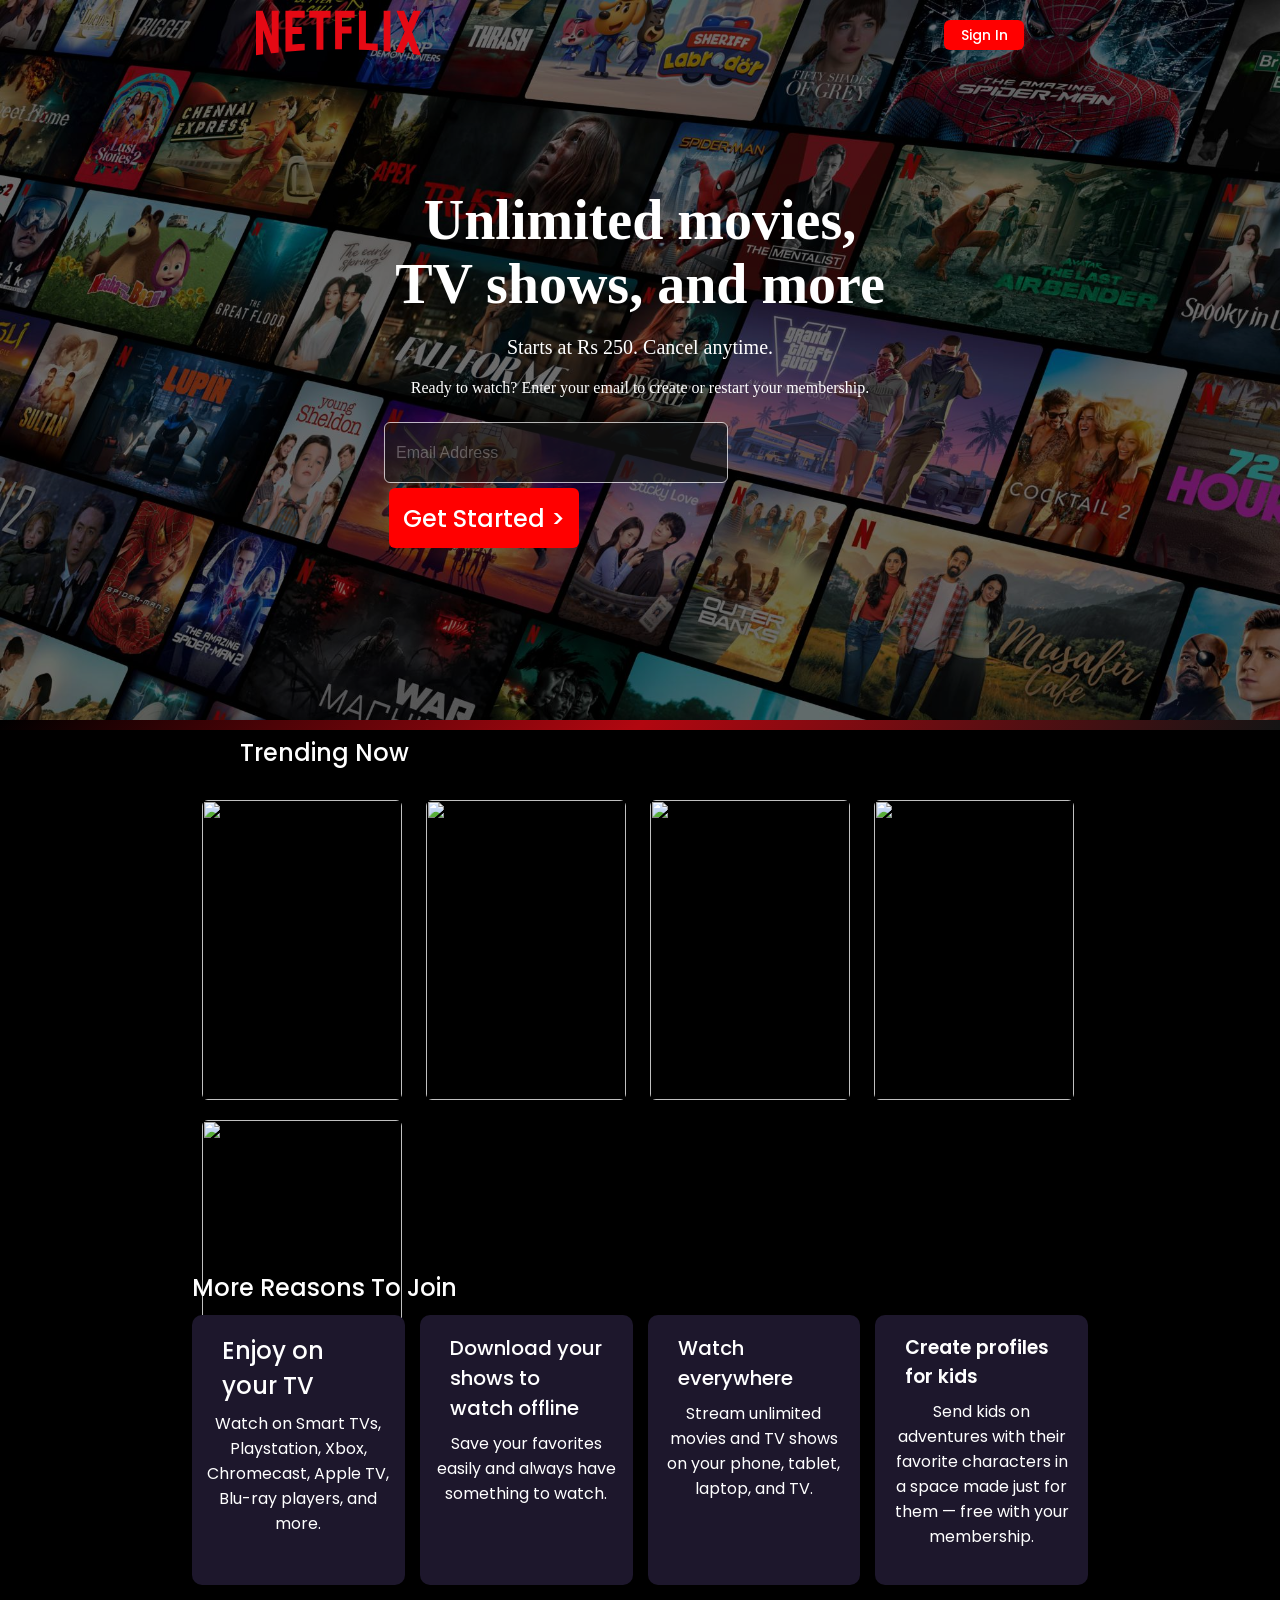
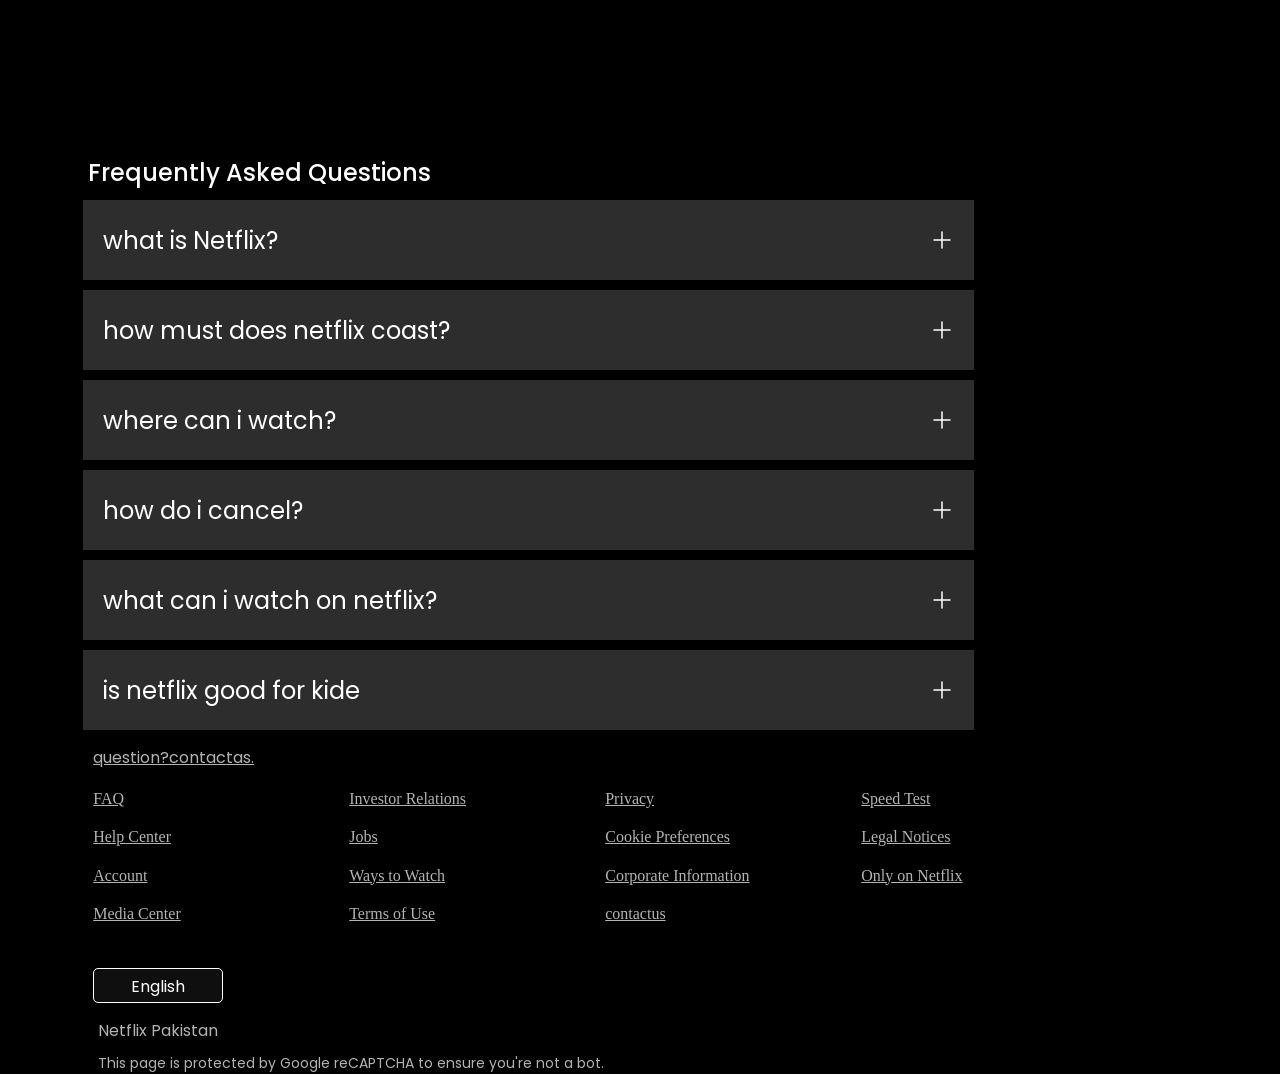
==== project-netflex/inde.html @ 5d565805 "project" ====
<!DOCTYPE html>
<html lang="en">
<head>
    <meta charset="UTF-8">
    <meta name="viewport" content="width=device-width, initial-scale=1.0">
    <title>Document</title>
    <link rel="stylesheet" href="style.css">
</head>
<body>
    <div class="main">
        <nav>
            <span><svg xmlns="http://www.w3.org/2000/svg" width="370" height="100" fill="none" viewBox="0 0 370 100"><path fill="#e50914" d="M50.83 93.54V0H35.21v56.77L14.9 0H0v100c5.31-.83 10.31-1.56 15.94-2.19V43.23l17.81 52.4c5.94-.84 11.56-1.15 17.08-2.09m30.84-56.87V15.63h27.6V0H66.04v92.3l43.23-3.45v-15c-9.27.32-18.44 1.05-27.6 1.67V52.3c5.83-.31 13.95-.31 20.83-.31V36.35c-5.52 0-14.8.32-20.83.32m85.73-21.04V0h-48.03v15.63h16.15V87.7c5.1-.21 10.42-.21 15.63-.21V15.63zm25.41 19.9v-19.9h28.34V0H177.4v86.67h15.41V51.15h21.36V35.52zm53.65 37.39V0h-15.63v87.7a930 930 0 0 1 42.2 2.1V74.26c-8.65-.42-17.61-1.14-26.57-1.35m39.79 17.91c5 .32 10.2.52 15.31 1.15V0h-15.31zM370 0h-17.08l-10.94 26.25L331.78 0H314.9l18.23 46.98-20.1 45.83c5.62.73 11.14 1.04 16.76 1.98l11.46-26.56 11.15 28.96c5.93.94 11.77 1.98 17.6 2.81l-19.8-52.4z"/></svg></span>
            <button>sign in</button>
        </nav>
        <div class="box">
        </div>
            <div class="hero">
                <span>Unlimited movies, TV shows, and more</span>
                <span>Starts at Rs 250. Cancel anytime.</span>
                <span>Ready to watch? Enter your email to create or restart your membership.
                </span>
                <div class="input">
                    <input type="text" placeholder="email address">
                    <span><button>get Started &gt; </button> </span>
                </div>
                </div>
        .
    </div>
    <div class="curve">
        <div class="separation"></div>
    </div>
    <h1>trending now</h1>
    <section class="img-box">
        <img src="/assiets/images/AAAABdASUN6RmS_9Cz6RcM4PKxYy7dodzanPKLVynf3XovDr3AcakvtDLt5PVphbOEWfopc547BO194AXv3WsY4MT8efTOi8sjiEvY8.webp" alt="">
        <img src="/assiets/images/AAAABeMf38J8BfSwaPGwqyyH1bh9xRy5TTduGHkgRHOrPAWSQV2qLqJOyOPgTWpQS_X8sm08WbnzcHtnEWSF0lym_O6wWU6FSapo7A3VQelXKzOKywdsjcpFeuDxpeCvkZo95tyG.webp" alt="">
        <img src="/assiets/images/AAAABevqnI_ZIxXIbPg7e804EBWlJDu2WE9sPDLN-2r0maVzKVKijib7GQViWgcGDs4g2s1Nb-FHECqdukyTdxe_sBJ4IFjxVwdjopI.webp" alt="">
        <img src="/assiets/images/AAAABSwMP_RP4yykJh43expsqt9f9o1tQuoaPVgB_6t5wLQmTIFH0C7ou759TjdtLFRaD8a7ugZ-YjogjGN6baRmKUGfKSySB8Akfs8.webp" alt="">
        <img src="/assiets/images/AAAABV634RJ705XipxQXbUOmWTlPM6NMLGOMgv8O6-1mpxjUiHuGTO8aU_smM_58vn7E3eNAHVvWJq0PdI-Nfb186hH-lCfPKhOAdpg.webp" alt="">
       
    </section>
    <section class="text">
        <h2>More Reasons to Join
        </h2>
        <div class="boxes">

            <div class="box box1 ">

                <span>Enjoy on your TV</span>
                <p>Watch on Smart TVs, Playstation, Xbox, Chromecast, Apple TV, Blu-ray players, and more.</p>
            </div>
            <div class="box box2">

                <span>Download your shows to watch offline
                </span>
                <p>Save your favorites easily and always have something to watch.
                    
                </p>
            </div>
            <div class="box box3">

                <span>Watch everywhere
                </span>
                <p>Stream unlimited movies and TV shows on your phone, tablet, laptop, and TV.
                    
                </p>
            </div>
            <div class="box box4">

                <span>Create profiles for kids
                </span>
                <p>Send kids on adventures with their favorite characters in a space made just for them — free with your membership.
                    
                </p>
            </div>
        </div>
    </section>
        <section class="freq">
            <h2>Frequently Asked Questions
            </h2>
            <div class="cost">
                <p>what is Netflix?</p>
                <svg xmlns="http://www.w3.org/2000/svg" viewBox="0 0 24 24" width="24" height="24" color="currentColor" fill="none" stroke="currentColor" stroke-width="1.5" stroke-linecap="round" stroke-linejoin="round">
                    <path d="M12 4V20M20 12H4"></path>
                </svg>
            </div>
            <div class="cost">
                <p>how must does netflix coast?</p>
                <svg xmlns="http://www.w3.org/2000/svg" viewBox="0 0 24 24" width="24" height="24" color="currentColor" fill="none" stroke="currentColor" stroke-width="1.5" stroke-linecap="round" stroke-linejoin="round">
                    <path d="M12 4V20M20 12H4"></path>
                </svg>
            </div>
            <div class="cost">
                <p>where can i watch?</p>
                <svg xmlns="http://www.w3.org/2000/svg" viewBox="0 0 24 24" width="24" height="24" color="currentColor" fill="none" stroke="currentColor" stroke-width="1.5" stroke-linecap="round" stroke-linejoin="round">
                    <path d="M12 4V20M20 12H4"></path>
                </svg>
            </div>
            <div class="cost">
                <p>how do i cancel?</p>
                <svg xmlns="http://www.w3.org/2000/svg" viewBox="0 0 24 24" width="24" height="24" color="currentColor" fill="none" stroke="currentColor" stroke-width="1.5" stroke-linecap="round" stroke-linejoin="round">
                    <path d="M12 4V20M20 12H4"></path>
                </svg>
            </div>
            <div class="cost">
                <p>what can i watch on netflix?</p>
                <svg xmlns="http://www.w3.org/2000/svg" viewBox="0 0 24 24" width="24" height="24" color="currentColor" fill="none" stroke="currentColor" stroke-width="1.5" stroke-linecap="round" stroke-linejoin="round">
                    <path d="M12 4V20M20 12H4"></path>
                </svg>
            </div>
            <div class="cost">
                <p>is netflix good for kide</p>
                <svg xmlns="http://www.w3.org/2000/svg" viewBox="0 0 24 24" width="24" height="24" color="currentColor" fill="none" stroke="currentColor" stroke-width="1.5" stroke-linecap="round" stroke-linejoin="round">
                    <path d="M12 4V20M20 12H4"></path>
                </svg>
            </div>
            <footer>
                <h2>question?contactas.</h2>
                <div class="question">
                    <a href="#">FAQ</a>
                    <a href="#">Investor Relations</a>
                    <a href="#">Privacy</a>
                    <a href="#">Speed Test</a>
                    <a href="#">Help Center</a>
                    <a href="#">Jobs</a>
                    <a href="#">Cookie Preferences</a>
                    <a href="#">Legal Notices</a>
                    <a href="#">Account</a>
                    <a href="#">Ways to Watch</a>
                    <a href="#">Corporate Information</a>
                    <a href="#">Only on Netflix</a>
                    <a href="#">Media Center</a>
                    <a href="#">Terms of Use</a>
                    <a href="#">contactus</a>
                </div>
            </footer>
            <div class="foot">
                <button>English</button>
                <p>Netflix Pakistan</p>
                <p>This page is protected by Google reCAPTCHA to ensure you're not a bot.</p>
            </div>
        </section>
            
            
        
</body>
</html>
---- project-netflex/style.css ----
@import url('https://fonts.googleapis.com/css2?family=Basic&family=Poppins:ital,wght@0,100;0,200;0,300;0,400;0,500;0,600;0,700;0,800;0,900;1,100;1,200;1,300;1,400;1,500;1,600;1,700;1,800;1,900&display=swap');

* {
    margin: 0;
    padding: 0;
}

body {
    background-color: black;
    box-sizing: border-box;
    overflow-x: hidden;
}

.main {
    background-image: url(assiets/images/PK-en-20260831-TRIFECTA-perspective_bc9a7950-8249-46a3-98ef-0d84d7eb0abf_large.jpg);
    min-width: (1200px, 100vw);
    height: 80vh;
    /* background-position: center center; */
    background-size: cover;
    position: relative;
}

.main .box {
    background-color: black;
    opacity: 0.44;
    width: 100%;
    height: 80vh;
    position: absolute;
    top: 0;
}

nav {
    display: flex;
    justify-content: space-between;
    align-items: center;
    width: 60vw;
    height: 70px;
    margin: 0px auto;

}

nav svg {
    width: 165px;
    position: relative;
    z-index: 10;
}

nav button {
    width: 80px;
    height: 30px;
    font-size: 14px;
    font-weight: 500;
    /* font-family:  "Netflix Sans", "Helvetica Neue", "Segoe UI", Roboto, Ubuntu, sans-serif; */
    font-family: "Poppins", sans-serif;
    position: relative;
    z-index: 10;
    border: none;
    background-color: red;
    border-radius: 6px;
    text-transform: capitalize;
    padding: 5px;
    color: rgb(255, 255, 255);
}

.hero {

    color: white;
    height: 80%;
    width: 40%;
    display: flex;
    justify-content: center;
    align-items: center;
    margin: 10px auto 0px;
    flex-direction: column;
    position: relative;
    gap: 10px;


}

.hero> :nth-child(1) {
    text-align: center;
    align-items: center;
    font-weight: 700;
    font-size: 56px;
    margin-bottom: 10px;
}

.hero> :nth-child(2) {
    text-align: center;
    align-items: center;
    font-weight: 500;
    font-size: 20px;
    margin-bottom: 10px;
}

.hero> :nth-child(3) {
    text-align: center;
    align-items: center;
    font-weight: 400;
    font-size: 16px;
    margin-bottom: 10px;
}

.input input {
    font-weight: 400;
    font-size: 16px;
    color: rgb(255, 255, 255);
    text-transform: capitalize;

    /* min-width: 1.5rem;
    min-height: 1.5rem; */
    width: 320px;
    height: 37px;
    padding: 11px;
    margin: 5px auto 0px;
    background-color: rgba(23, 23, 23, 0.9);
    opacity: 0.70;
    border: 1px solid white;
    border-radius: 6px;

}

.input button {
    background-color: red;
    color: white;
    font-weight: 500;
    font-size: 24px;
    width: 190px;
    height: 60px;
    padding: 5px;
    font-family: "Poppins", sans-serif;
    border: none;
    border-radius: 6px;
    text-transform: capitalize;
    margin: 5px 0px 0px 5px;

}

.curve {
    position: relative;
    z-index: 1;
    overflow-x: hidden;
    height: 10px;
    background: linear-gradient(135deg, #000000, #B20710, #141414);

}

.separation {
    height: 10%;
    width: 100%;
    border-top-left-radius: 50% 100%;
    border-top-right-radius: 50% 100%;
    border-bottom: none;

    /* background-color: #BA90D6; */
    background: linear-gradient(135deg, #000000, #B20710, #141414);
    position: absolute;
    top: 0;



}

.img-box {
    width: 70vw;
    height: 50vh;
    margin: 10px auto;
    background-color: black;
    border: none;
    border-radius: 6px;
    padding: 10px;

}

h1 {
    display: flex;
    
    color: white;
    margin: 5px 0px 5px 240px;
    text-transform: capitalize;
    font-family: "Poppins", sans-serif;
    font-weight: 500;
    font-size: 24px;
}

.img-box img {
    margin: 10px;
    border-radius: 6px;
    width: 200px;
    height: 300px;
    gap: 30px;
}

.text {
    width: 70vw;
    height: 45vh;
    /* background-color: red; */
    margin: 10px auto;
    padding: 10px;


}

.text>h2 {
    display: flex;
    justify-content: flex-start;

    text-transform: capitalize;
    font-weight: 500;
    font-size: 24px;
    margin-bottom: 5px;
    font-family: "Poppins", sans-serif;
    color: white;

}

.boxes {
    display: flex;
    justify-content: center;
    align-items: center;
    gap: 15px;
}

.text .box {
    width: 280px;
    height: 250px;
    border: none;
    border-radius: 10px;
    padding: 10px;
    color: white;
    margin: 5px auto;
    /* background: linear-gradient(135deg, #050B2E, #1B0B3A, #5B21B6); */
    background-color: #1d172c;
}







.box1 :nth-child(1) {
    display: inline-block;
    margin: 8px 20px;
    /* text-align: center; */
    font-size: 24px;
    font-weight: 500;
    font-family: "Poppins", sans-serif;
}

.box1 :nth-child(2) {
    text-align: center;
    font-size: 16px;
    font-weight: 400;
    font-family: "Poppins", sans-serif;
    margin: 0px 5px;
}

.box2 :nth-child(1) {
    display: inline-block;
    margin: 8px 20px;
    /* text-align: center; */
    font-size: 20px;
    font-weight: 500;
    font-family: "Poppins", sans-serif;
}

.box2 :nth-child(2) {
    text-align: center;
    font-size: 16px;
    font-weight: 400;
    font-family: "Poppins", sans-serif;
    margin: 0px 5px;
}

.box3 :nth-child(1) {
    display: inline-block;
    margin: 8px 20px;
    /* text-align: center; */
    font-size: 20px;
    font-weight: 500;
    font-family: "Poppins", sans-serif;
}

.box3 :nth-child(2) {
    text-align: center;
    font-size: 16px;
    font-weight: 400;
    font-family: "Poppins", sans-serif;
    margin: 0px 5px;
}

.box4 :nth-child(1) {
    display: inline-block;
    margin: 8px 20px;
    /* text-align: center; */
    font-size: 19px;
    font-weight: 600;
    font-family: "Poppins", sans-serif;
}

.box4 :nth-child(2) {
    text-align: center;
    font-size: 16px;
    font-weight: 400;
    font-family: "Poppins", sans-serif;
    margin: 0px 5px;
}

.freq {
    width: 87vw;
    height: 50vh;
    display: grid;
    grid-template-columns: 1;

    padding: 15px;
    margin: 50px auto 0px;
}

.freq>h2 {
    font-weight: 500;
    font-size: 24px;
    color: white;
    font-family: "Poppins", sans-serif;
    margin: 5px;
}

.freq .cost {
    width: 80%;
    height: 80px;
    border: none;
    color: white;
    background-color: #2d2d2d;
    font-family: "Poppins", sans-serif;

    display: flex;
    justify-content: space-between;
    padding: 20px;
    align-items: center;
    box-sizing: border-box;
    font-size: 24px;
    font-weight: 400;
    margin: 5px 0px;

}

.freq .cost:hover {
    cursor: pointer;
    background-color: #414141;
}

.question {
    width: 80vw;
    margin: 5px 0px;
    height: 17vh;
    grid-template-columns: 1fr 1fr 1fr 1fr;
    display: grid;
    padding: 10px;
}



.question a {
    color: #b3b3b3;

}

footer>h2 {
    display: flex;
    justify-content: flex-start;
    color: #b3b3b3;
    font-size: 16px;
    font-weight: 400;
    font-family: "Poppins", sans-serif;
    text-decoration: underline;
    margin: 10px;

}

.foot {
    width: 80%;
    height: 10vh;
    
    color: #b3b3b3;
    font-family: "Poppins", sans-serif;
    padding: 5px;
}

.foot>button {
    font-family: "Poppins", sans-serif;
    padding: 5px;
    font-size: 16px;
    font-weight: 400;
    width: 130px;
    height: 35px;
    text-align: center;
    margin: 5px;
    background-color: #0f0f0f;
    color: white;
    border: 1px solid white;
    border-radius: 5px;
}

.foot :nth-child(2){
    font-size: 16px;
    font-weight: 400;
    margin: 10px;
}
.foot :nth-child(3){
    font-size: 14px;
    font-weight: 400;
    margin: 10px;
}
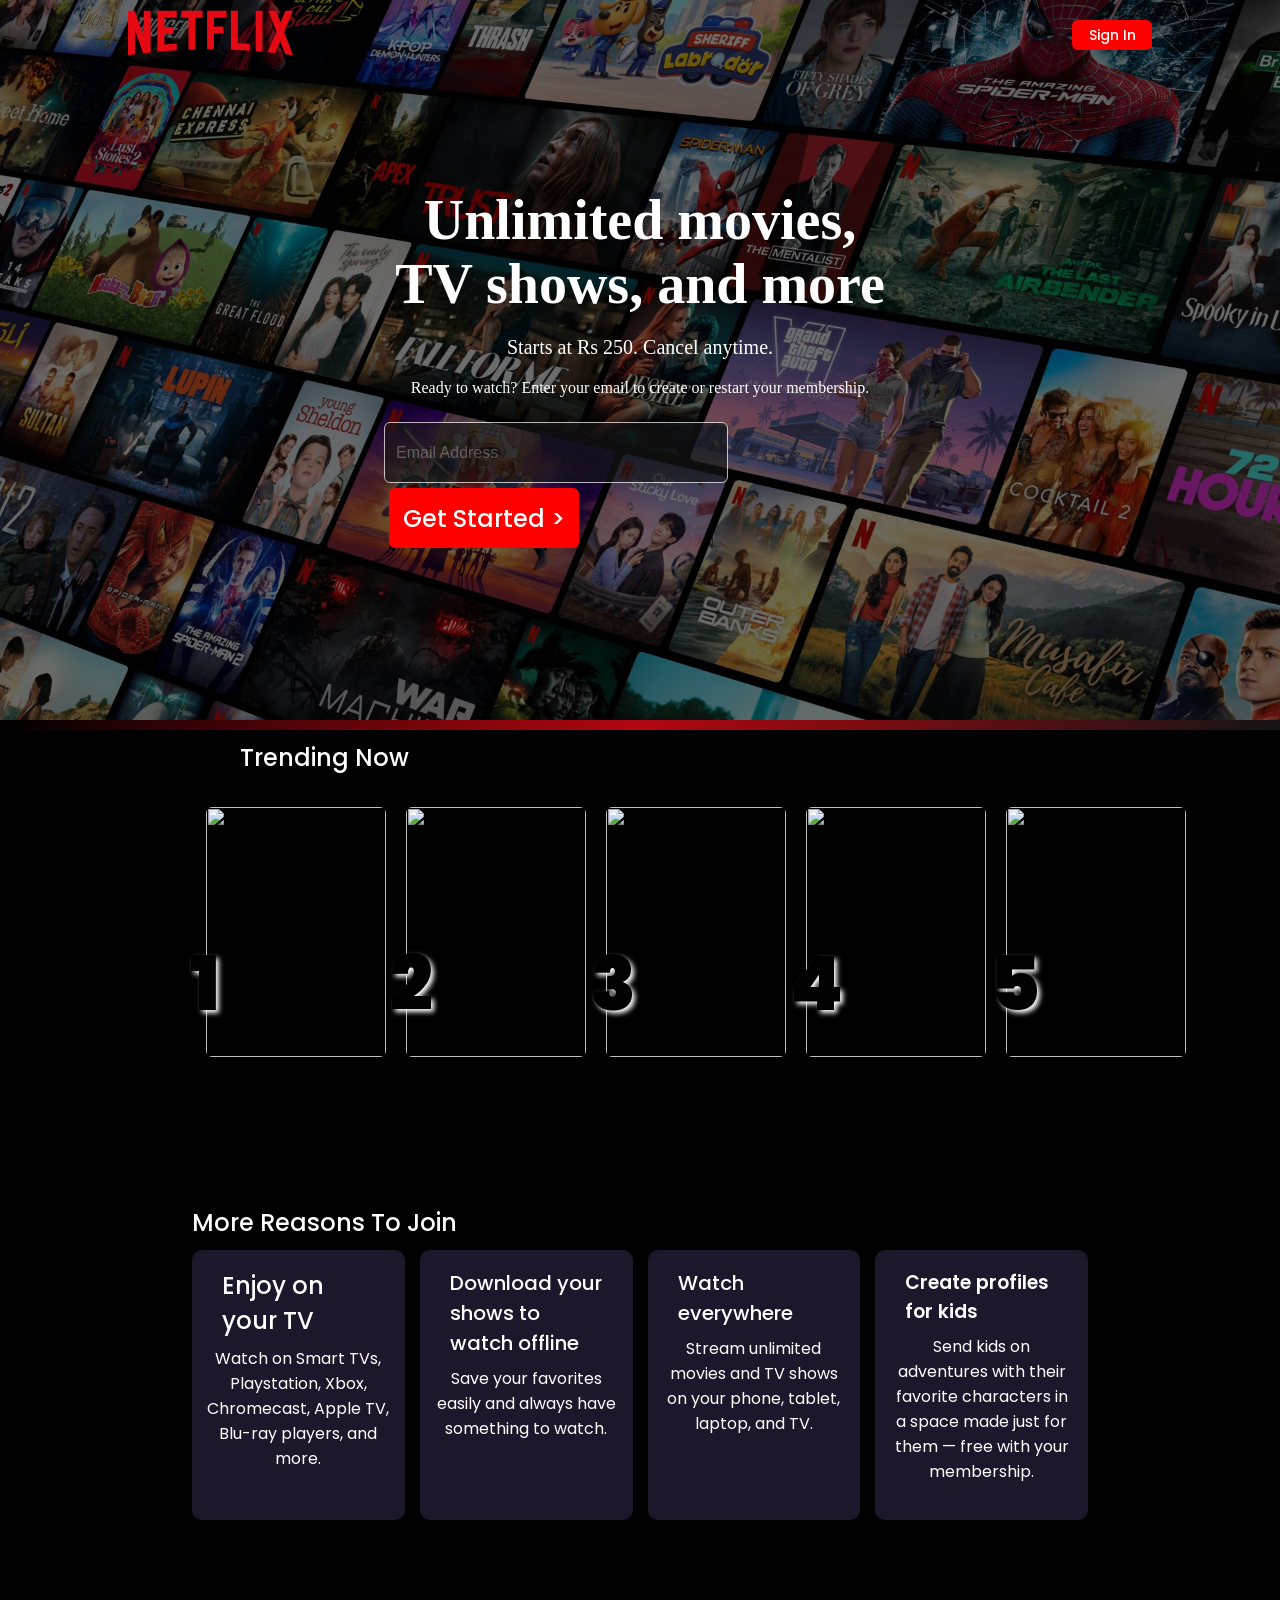
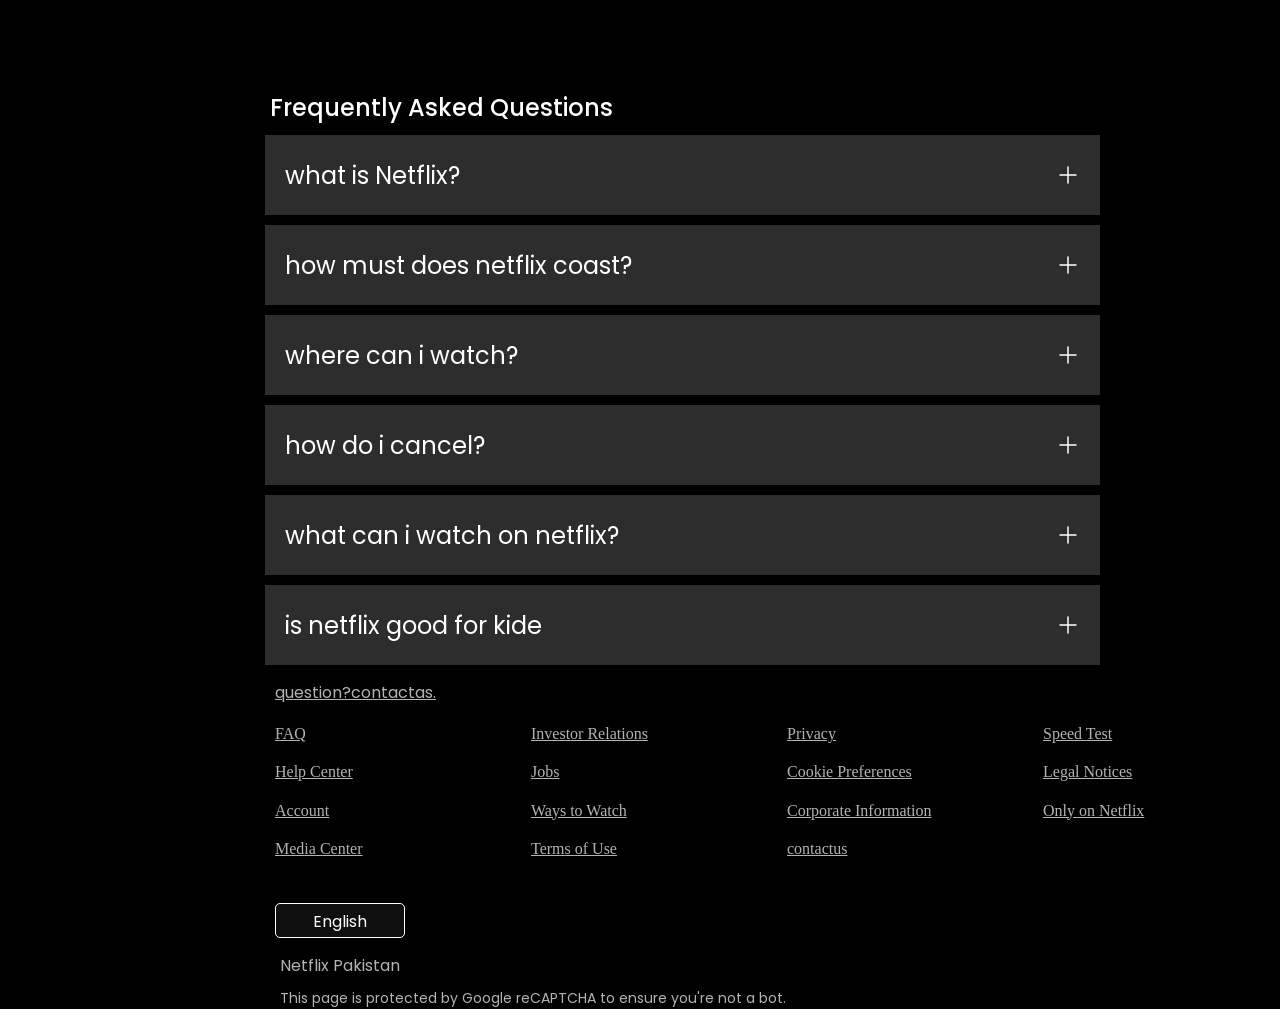
==== commit d0da0f99: "add change" ====
--- a/project-netflex/inde.html
+++ b/project-netflex/inde.html
@@ -1,42 +1,74 @@
 <!DOCTYPE html>
 <html lang="en">
+
 <head>
     <meta charset="UTF-8">
     <meta name="viewport" content="width=device-width, initial-scale=1.0">
-    <title>Document</title>
+    <title>Netflix Pakistan - Watch TV Shows Online, Watch Movies Online</title>
     <link rel="stylesheet" href="style.css">
 </head>
+
 <body>
     <div class="main">
         <nav>
-            <span><svg xmlns="http://www.w3.org/2000/svg" width="370" height="100" fill="none" viewBox="0 0 370 100"><path fill="#e50914" d="M50.83 93.54V0H35.21v56.77L14.9 0H0v100c5.31-.83 10.31-1.56 15.94-2.19V43.23l17.81 52.4c5.94-.84 11.56-1.15 17.08-2.09m30.84-56.87V15.63h27.6V0H66.04v92.3l43.23-3.45v-15c-9.27.32-18.44 1.05-27.6 1.67V52.3c5.83-.31 13.95-.31 20.83-.31V36.35c-5.52 0-14.8.32-20.83.32m85.73-21.04V0h-48.03v15.63h16.15V87.7c5.1-.21 10.42-.21 15.63-.21V15.63zm25.41 19.9v-19.9h28.34V0H177.4v86.67h15.41V51.15h21.36V35.52zm53.65 37.39V0h-15.63v87.7a930 930 0 0 1 42.2 2.1V74.26c-8.65-.42-17.61-1.14-26.57-1.35m39.79 17.91c5 .32 10.2.52 15.31 1.15V0h-15.31zM370 0h-17.08l-10.94 26.25L331.78 0H314.9l18.23 46.98-20.1 45.83c5.62.73 11.14 1.04 16.76 1.98l11.46-26.56 11.15 28.96c5.93.94 11.77 1.98 17.6 2.81l-19.8-52.4z"/></svg></span>
+            <span><svg xmlns="http://www.w3.org/2000/svg" width="370" height="100" fill="none" viewBox="0 0 370 100">
+                    <path fill="#e50914"
+                        d="M50.83 93.54V0H35.21v56.77L14.9 0H0v100c5.31-.83 10.31-1.56 15.94-2.19V43.23l17.81 52.4c5.94-.84 11.56-1.15 17.08-2.09m30.84-56.87V15.63h27.6V0H66.04v92.3l43.23-3.45v-15c-9.27.32-18.44 1.05-27.6 1.67V52.3c5.83-.31 13.95-.31 20.83-.31V36.35c-5.52 0-14.8.32-20.83.32m85.73-21.04V0h-48.03v15.63h16.15V87.7c5.1-.21 10.42-.21 15.63-.21V15.63zm25.41 19.9v-19.9h28.34V0H177.4v86.67h15.41V51.15h21.36V35.52zm53.65 37.39V0h-15.63v87.7a930 930 0 0 1 42.2 2.1V74.26c-8.65-.42-17.61-1.14-26.57-1.35m39.79 17.91c5 .32 10.2.52 15.31 1.15V0h-15.31zM370 0h-17.08l-10.94 26.25L331.78 0H314.9l18.23 46.98-20.1 45.83c5.62.73 11.14 1.04 16.76 1.98l11.46-26.56 11.15 28.96c5.93.94 11.77 1.98 17.6 2.81l-19.8-52.4z" />
+                </svg></span>
             <button>sign in</button>
         </nav>
         <div class="box">
         </div>
-            <div class="hero">
-                <span>Unlimited movies, TV shows, and more</span>
-                <span>Starts at Rs 250. Cancel anytime.</span>
-                <span>Ready to watch? Enter your email to create or restart your membership.
-                </span>
-                <div class="input">
-                    <input type="text" placeholder="email address">
-                    <span><button>get Started &gt; </button> </span>
-                </div>
-                </div>
-        .
+        <div class="hero">
+            <span>Unlimited movies, TV shows, and more</span>
+            <span>Starts at Rs 250. Cancel anytime.</span>
+            <span>Ready to watch? Enter your email to create or restart your membership.
+            </span>
+            <div class="input">
+                <input type="text" placeholder="email address">
+                <span><button>get Started &gt; </button> </span>
+            </div>
+        </div>
+        
     </div>
     <div class="curve">
         <div class="separation"></div>
     </div>
     <h1>trending now</h1>
     <section class="img-box">
-        <img src="/assiets/images/AAAABdASUN6RmS_9Cz6RcM4PKxYy7dodzanPKLVynf3XovDr3AcakvtDLt5PVphbOEWfopc547BO194AXv3WsY4MT8efTOi8sjiEvY8.webp" alt="">
-        <img src="/assiets/images/AAAABeMf38J8BfSwaPGwqyyH1bh9xRy5TTduGHkgRHOrPAWSQV2qLqJOyOPgTWpQS_X8sm08WbnzcHtnEWSF0lym_O6wWU6FSapo7A3VQelXKzOKywdsjcpFeuDxpeCvkZo95tyG.webp" alt="">
-        <img src="/assiets/images/AAAABevqnI_ZIxXIbPg7e804EBWlJDu2WE9sPDLN-2r0maVzKVKijib7GQViWgcGDs4g2s1Nb-FHECqdukyTdxe_sBJ4IFjxVwdjopI.webp" alt="">
-        <img src="/assiets/images/AAAABSwMP_RP4yykJh43expsqt9f9o1tQuoaPVgB_6t5wLQmTIFH0C7ou759TjdtLFRaD8a7ugZ-YjogjGN6baRmKUGfKSySB8Akfs8.webp" alt="">
-        <img src="/assiets/images/AAAABV634RJ705XipxQXbUOmWTlPM6NMLGOMgv8O6-1mpxjUiHuGTO8aU_smM_58vn7E3eNAHVvWJq0PdI-Nfb186hH-lCfPKhOAdpg.webp" alt="">
-       
+        <div class="movie-img">
+            <span class="number">1</span>
+            <img src="/assiets/images/AAAABdASUN6RmS_9Cz6RcM4PKxYy7dodzanPKLVynf3XovDr3AcakvtDLt5PVphbOEWfopc547BO194AXv3WsY4MT8efTOi8sjiEvY8.webp"
+                alt="">
+        </div>
+        <div class="movie-img">
+            <span class="number">2</span>
+            <img src="/assiets/images/AAAABeMf38J8BfSwaPGwqyyH1bh9xRy5TTduGHkgRHOrPAWSQV2qLqJOyOPgTWpQS_X8sm08WbnzcHtnEWSF0lym_O6wWU6FSapo7A3VQelXKzOKywdsjcpFeuDxpeCvkZo95tyG.webp"
+                alt="">
+        </div>
+        <div class="movie-img">
+            <span class="number">3</span>
+            <img src="/assiets/images/AAAABevqnI_ZIxXIbPg7e804EBWlJDu2WE9sPDLN-2r0maVzKVKijib7GQViWgcGDs4g2s1Nb-FHECqdukyTdxe_sBJ4IFjxVwdjopI.webp"
+                alt="">
+        </div>
+        <div class="movie-img">
+            <span class="number">4</span>
+            <img src="/assiets/images/AAAABSwMP_RP4yykJh43expsqt9f9o1tQuoaPVgB_6t5wLQmTIFH0C7ou759TjdtLFRaD8a7ugZ-YjogjGN6baRmKUGfKSySB8Akfs8.webp"
+                alt="">
+        </div>
+        <div class="movie-img">
+            <span class="number">5</span>
+            <img src="/assiets/images/AAAABV634RJ705XipxQXbUOmWTlPM6NMLGOMgv8O6-1mpxjUiHuGTO8aU_smM_58vn7E3eNAHVvWJq0PdI-Nfb186hH-lCfPKhOAdpg.webp"
+                alt="">
+        </div>
+        <svg viewBox="0 0 24 24" width="24" height="24" data-icon="ChevronRightMedium" data-icon-id=":r5:"
+            aria-hidden="true" xmlns="http://www.w3.org/2000/svg" fill="none" role="img">
+            <path fill="currentColor" fill-rule="evenodd"
+                d="m15.586 12-7.293 7.293 1.414 1.414 8-8a1 1 0 0 0 0-1.414l-8-8-1.414 1.414z" clip-rule="evenodd">
+            </path>
+        </svg>
+        <path fill="currentColor" fill-rule="evenodd"
+            d="m15.586 12-7.293 7.293 1.414 1.414 8-8a1 1 0 0 0 0-1.414l-8-8-1.414 1.414z" clip-rule="evenodd"></path>
     </section>
     <section class="text">
         <h2>More Reasons to Join
@@ -53,7 +85,7 @@
                 <span>Download your shows to watch offline
                 </span>
                 <p>Save your favorites easily and always have something to watch.
-                    
+
                 </p>
             </div>
             <div class="box box3">
@@ -61,86 +93,94 @@
                 <span>Watch everywhere
                 </span>
                 <p>Stream unlimited movies and TV shows on your phone, tablet, laptop, and TV.
-                    
+
                 </p>
             </div>
             <div class="box box4">
 
                 <span>Create profiles for kids
                 </span>
-                <p>Send kids on adventures with their favorite characters in a space made just for them — free with your membership.
-                    
+                <p>Send kids on adventures with their favorite characters in a space made just for them — free with your
+                    membership.
+
                 </p>
             </div>
         </div>
     </section>
-        <section class="freq">
-            <h2>Frequently Asked Questions
-            </h2>
-            <div class="cost">
-                <p>what is Netflix?</p>
-                <svg xmlns="http://www.w3.org/2000/svg" viewBox="0 0 24 24" width="24" height="24" color="currentColor" fill="none" stroke="currentColor" stroke-width="1.5" stroke-linecap="round" stroke-linejoin="round">
-                    <path d="M12 4V20M20 12H4"></path>
-                </svg>
+    <section class="freq">
+        <h2>Frequently Asked Questions
+        </h2>
+        <div class="cost">
+            <p>what is Netflix?</p>
+            <svg xmlns="http://www.w3.org/2000/svg" viewBox="0 0 24 24" width="24" height="24" color="currentColor"
+                fill="none" stroke="currentColor" stroke-width="1.5" stroke-linecap="round" stroke-linejoin="round">
+                <path d="M12 4V20M20 12H4"></path>
+            </svg>
+        </div>
+        <div class="cost">
+            <p>how must does netflix coast?</p>
+            <svg xmlns="http://www.w3.org/2000/svg" viewBox="0 0 24 24" width="24" height="24" color="currentColor"
+                fill="none" stroke="currentColor" stroke-width="1.5" stroke-linecap="round" stroke-linejoin="round">
+                <path d="M12 4V20M20 12H4"></path>
+            </svg>
+        </div>
+        <div class="cost">
+            <p>where can i watch?</p>
+            <svg xmlns="http://www.w3.org/2000/svg" viewBox="0 0 24 24" width="24" height="24" color="currentColor"
+                fill="none" stroke="currentColor" stroke-width="1.5" stroke-linecap="round" stroke-linejoin="round">
+                <path d="M12 4V20M20 12H4"></path>
+            </svg>
+        </div>
+        <div class="cost">
+            <p>how do i cancel?</p>
+            <svg xmlns="http://www.w3.org/2000/svg" viewBox="0 0 24 24" width="24" height="24" color="currentColor"
+                fill="none" stroke="currentColor" stroke-width="1.5" stroke-linecap="round" stroke-linejoin="round">
+                <path d="M12 4V20M20 12H4"></path>
+            </svg>
+        </div>
+        <div class="cost">
+            <p>what can i watch on netflix?</p>
+            <svg xmlns="http://www.w3.org/2000/svg" viewBox="0 0 24 24" width="24" height="24" color="currentColor"
+                fill="none" stroke="currentColor" stroke-width="1.5" stroke-linecap="round" stroke-linejoin="round">
+                <path d="M12 4V20M20 12H4"></path>
+            </svg>
+        </div>
+        <div class="cost">
+            <p>is netflix good for kide</p>
+            <svg xmlns="http://www.w3.org/2000/svg" viewBox="0 0 24 24" width="24" height="24" color="currentColor"
+                fill="none" stroke="currentColor" stroke-width="1.5" stroke-linecap="round" stroke-linejoin="round">
+                <path d="M12 4V20M20 12H4"></path>
+            </svg>
+        </div>
+        <footer>
+            <h2>question?contactas.</h2>
+            <div class="question">
+                <a href="#">FAQ</a>
+                <a href="#">Investor Relations</a>
+                <a href="#">Privacy</a>
+                <a href="#">Speed Test</a>
+                <a href="#">Help Center</a>
+                <a href="#">Jobs</a>
+                <a href="#">Cookie Preferences</a>
+                <a href="#">Legal Notices</a>
+                <a href="#">Account</a>
+                <a href="#">Ways to Watch</a>
+                <a href="#">Corporate Information</a>
+                <a href="#">Only on Netflix</a>
+                <a href="#">Media Center</a>
+                <a href="#">Terms of Use</a>
+                <a href="#">contactus</a>
             </div>
-            <div class="cost">
-                <p>how must does netflix coast?</p>
-                <svg xmlns="http://www.w3.org/2000/svg" viewBox="0 0 24 24" width="24" height="24" color="currentColor" fill="none" stroke="currentColor" stroke-width="1.5" stroke-linecap="round" stroke-linejoin="round">
-                    <path d="M12 4V20M20 12H4"></path>
-                </svg>
-            </div>
-            <div class="cost">
-                <p>where can i watch?</p>
-                <svg xmlns="http://www.w3.org/2000/svg" viewBox="0 0 24 24" width="24" height="24" color="currentColor" fill="none" stroke="currentColor" stroke-width="1.5" stroke-linecap="round" stroke-linejoin="round">
-                    <path d="M12 4V20M20 12H4"></path>
-                </svg>
-            </div>
-            <div class="cost">
-                <p>how do i cancel?</p>
-                <svg xmlns="http://www.w3.org/2000/svg" viewBox="0 0 24 24" width="24" height="24" color="currentColor" fill="none" stroke="currentColor" stroke-width="1.5" stroke-linecap="round" stroke-linejoin="round">
-                    <path d="M12 4V20M20 12H4"></path>
-                </svg>
-            </div>
-            <div class="cost">
-                <p>what can i watch on netflix?</p>
-                <svg xmlns="http://www.w3.org/2000/svg" viewBox="0 0 24 24" width="24" height="24" color="currentColor" fill="none" stroke="currentColor" stroke-width="1.5" stroke-linecap="round" stroke-linejoin="round">
-                    <path d="M12 4V20M20 12H4"></path>
-                </svg>
-            </div>
-            <div class="cost">
-                <p>is netflix good for kide</p>
-                <svg xmlns="http://www.w3.org/2000/svg" viewBox="0 0 24 24" width="24" height="24" color="currentColor" fill="none" stroke="currentColor" stroke-width="1.5" stroke-linecap="round" stroke-linejoin="round">
-                    <path d="M12 4V20M20 12H4"></path>
-                </svg>
-            </div>
-            <footer>
-                <h2>question?contactas.</h2>
-                <div class="question">
-                    <a href="#">FAQ</a>
-                    <a href="#">Investor Relations</a>
-                    <a href="#">Privacy</a>
-                    <a href="#">Speed Test</a>
-                    <a href="#">Help Center</a>
-                    <a href="#">Jobs</a>
-                    <a href="#">Cookie Preferences</a>
-                    <a href="#">Legal Notices</a>
-                    <a href="#">Account</a>
-                    <a href="#">Ways to Watch</a>
-                    <a href="#">Corporate Information</a>
-                    <a href="#">Only on Netflix</a>
-                    <a href="#">Media Center</a>
-                    <a href="#">Terms of Use</a>
-                    <a href="#">contactus</a>
-                </div>
-            </footer>
-            <div class="foot">
-                <button>English</button>
-                <p>Netflix Pakistan</p>
-                <p>This page is protected by Google reCAPTCHA to ensure you're not a bot.</p>
-            </div>
-        </section>
-            
-            
-        
+        </footer>
+        <div class="foot">
+            <button>English</button>
+            <p>Netflix Pakistan</p>
+            <p>This page is protected by Google reCAPTCHA to ensure you're not a bot.</p>
+        </div>
+    </section>
+
+
+
 </body>
+
 </html>
--- a/project-netflex/style.css
+++ b/project-netflex/style.css
@@ -13,7 +13,8 @@
 
 .main {
     background-image: url(assiets/images/PK-en-20260831-TRIFECTA-perspective_bc9a7950-8249-46a3-98ef-0d84d7eb0abf_large.jpg);
-    min-width: (1200px, 100vw);
+    width: 100vw;
+    max-width: 2000px;
     height: 80vh;
     /* background-position: center center; */
     background-size: cover;
@@ -21,7 +22,7 @@
 }
 
 .main .box {
-    background-color: black;
+    background-color: #010101;
     opacity: 0.44;
     width: 100%;
     height: 80vh;
@@ -33,7 +34,7 @@
     display: flex;
     justify-content: space-between;
     align-items: center;
-    width: 60vw;
+    width: 80vw;
     height: 70px;
     margin: 0px auto;
 
@@ -44,7 +45,9 @@
     position: relative;
     z-index: 10;
 }
-
+nav button:hover{
+    cursor: pointer;
+}
 nav button {
     width: 80px;
     height: 30px;
@@ -120,6 +123,10 @@
     border-radius: 6px;
 
 }
+.input input:hover{
+    outline: solid white;
+    outline-offset: 2px;
+}
 
 .input button {
     background-color: red;
@@ -136,9 +143,13 @@
     margin: 5px 0px 0px 5px;
 
 }
+.input button:hover{
+    cursor: pointer;
+}
 
 .curve {
     position: relative;
+    width: 100%;
     z-index: 1;
     overflow-x: hidden;
     height: 10px;
@@ -163,35 +174,78 @@
 }
 
 .img-box {
-    width: 70vw;
-    height: 50vh;
-    margin: 10px auto;
-    background-color: black;
+    width: 72vw;
+    height: 45vh;
+    display: flex;
+    margin: 5px auto;
+    /* background-color: rgb(194, 35, 35); */
+    border: 2px solid black;
+    border-radius: 7px;
+    padding: 15px;
+    box-sizing: border-box;
+
+}
+
+h1 {
+    display: flex;
+    
+    color: white;
+    margin: 10px 0px 5px 240px;
+    text-transform: capitalize;
+    font-family: "Poppins", sans-serif;
+    font-weight: 500;
+    font-size: 24px;
+}
+
+.img-box .movie-img {
+    position: relative;
+    margin: 10px;
+    border-radius: 6px;
+    width: 50vw;
+    height: 40vh;
+    border: none;
+}
+
+.movie-img img {
+    width: 180px;
+    height: 250px;
+    object-fit: fill;
     border: none;
     border-radius: 6px;
-    padding: 10px;
-
-}
-
-h1 {
-    display: flex;
-    
-    color: white;
-    margin: 5px 0px 5px 240px;
-    text-transform: capitalize;
-    font-family: "Poppins", sans-serif;
-    font-weight: 500;
-    font-size: 24px;
-}
-
-.img-box img {
-    margin: 10px;
+    object-position: center center;
+}
+.movie-img .number {
+    font-size: 75px;
+    font-family: "Poppins", sans-serif;
+    font-weight: 900;
+    position: absolute;
+    z-index: 2;
+    text-align: center;
+    top: 120px;
+    left: -16px;
+    text-shadow: 3px 3px 5px white;
+    
+}
+.movie-img img:hover{
+    transform: rotateY(20deg);
+    cursor: pointer;
+    box-shadow: 1px 1px 2px whitesmoke;
+
+}
+.img-box> svg{
+    background-color: rgba(21, 21, 21, 0.66);
+    width: 75px;
+    height: 130px;
+    margin-top: 70px;
+    font-size: 10px;
+    border: none;
     border-radius: 6px;
-    width: 200px;
-    height: 300px;
-    gap: 30px;
-}
-
+    cursor: pointer;
+    color: aliceblue;
+}
+.img-box> svg:hover{
+    background-color: rgba(51, 51, 51, 1);
+}
 .text {
     width: 70vw;
     height: 45vh;
@@ -309,13 +363,13 @@
 }
 
 .freq {
-    width: 87vw;
+    width: 80vw;
     height: 50vh;
     display: grid;
     grid-template-columns: 1;
 
     padding: 15px;
-    margin: 50px auto 0px;
+    margin: 50px 250px 0px;
 }
 
 .freq>h2 {
@@ -412,3 +466,720 @@
     font-weight: 400;
     margin: 10px;
 }
+
+@media screen and (max-width: 400px) {
+
+    nav {
+        width: 92%;
+    }
+    
+    nav svg {
+        width: 105px;
+    }
+    
+    nav button {
+        width: 65px;
+        font-size: 11px;
+    }
+    
+    .main {
+        min-height: 65vh;
+    }
+    
+    .hero {
+        width: 92%;
+        min-height: calc(65vh - 60px);
+        margin: 20px;
+    }
+    
+    .hero > :nth-child(1) {
+        font-size: 28px;
+    }
+    
+    .hero > :nth-child(2) {
+        font-size: 14px;
+    }
+    
+    .hero > :nth-child(3) {
+        font-size: 12px;
+    }
+    
+    .input input {
+        font-size: 14px;
+    }
+    
+    .input button {
+        font-size: 16px;
+        margin-top: 5px;
+    }
+    
+    .img-box .movie-img,
+    .movie-img img {
+        width: 120px;
+        height: 175px;
+        flex-direction: column;
+    }
+    
+    .movie-img .number {
+        font-size: 48px;
+    }
+    
+    .question {
+        grid-template-columns: 1fr;
+    }
+    
+    .freq .cost {
+        font-size: 14px;
+        min-height: 60px;
+    }
+    
+    }
+   
+    
+
+    
+    @media screen and (min-width: 601px) and (max-width: 767px) {
+    
+    .main {
+        min-height: 70vh;
+    }
+    
+    nav {
+        width: 90%;
+        height: 60px;
+    }
+    
+    nav svg {
+        width: 125px;
+    }
+    
+    .hero {
+        width: 90%;
+        min-height: calc(70vh - 60px);
+    }
+    
+    .hero > :nth-child(1) {
+        font-size: 36px;
+        line-height: 1.2;
+    }
+    
+    .hero > :nth-child(2) {
+        font-size: 16px;
+    }
+    
+    .hero > :nth-child(3) {
+        font-size: 14px;
+    }
+    
+    .input {
+        flex-direction: column;
+    }
+    
+    .input input,
+    .input button {
+        width: 80%;
+        max-width: 450px;
+    }
+    
+    .img-box {
+        width: 94%;
+        overflow-x: auto;
+    }
+    
+    .img-box .movie-img,
+    .movie-img img {
+        width: 135px;
+        height: 195px;
+    }
+    
+    .text {
+        width: 92%;
+    }
+    
+    .boxes {
+        grid-template-columns: repeat(2, 1fr);
+    }
+    
+    .text .box {
+        min-height: 220px;
+    }
+    
+    .freq {
+        width: 92%;
+    }
+    
+    .freq .cost {
+        font-size: 17px;
+    }
+    
+    .question {
+        width: 92%;
+        grid-template-columns: repeat(2, 1fr);
+    }
+    
+    }
+    
+    
+    
+    @media screen and (min-width: 481px) and (max-width: 600px) {
+    
+    .main {
+        min-height: 68vh;
+    }
+    
+    nav {
+        width: 92%;
+    }
+    
+    nav svg {
+        width: 115px;
+    }
+    
+    nav button {
+        width: 70px;
+        font-size: 12px;
+    }
+    
+    .hero {
+        width: 90%;
+        min-height: calc(68vh - 60px);
+    }
+    
+    .hero > :nth-child(1) {
+        font-size: 32px;
+    }
+    
+    .hero > :nth-child(2) {
+        font-size: 15px;
+    }
+    
+    .hero > :nth-child(3) {
+        font-size: 13px;
+    }
+    
+    .input {
+        flex-direction: column;
+    }
+    
+    .input input,
+    .input button {
+        width: 90%;
+    }
+    
+    .input input {
+        height: 48px;
+        font-size: 14px;
+    }
+    
+    .input button {
+        height: 48px;
+        font-size: 17px;
+    }
+    
+    h1 {
+        width: 92%;
+        font-size: 21px;
+    }
+    
+    .img-box {
+        width: 94%;
+        min-height: 270px;
+        overflow-x: auto;
+    }
+    
+    .img-box .movie-img,
+    .movie-img img {
+        width: 125px;
+        height: 180px;
+    }
+    
+    .movie-img .number {
+        font-size: 50px;
+    }
+    
+    .text {
+        width: 92%;
+    }
+    
+    .text > h2 {
+        font-size: 21px;
+    }
+    
+    .boxes {
+        grid-template-columns: 1fr;
+    }
+    
+    .text .box {
+        min-height: 190px;
+    }
+    
+    .freq {
+        width: 92%;
+        padding: 5px;
+    }
+    
+    .freq .cost {
+        min-height: 60px;
+        font-size: 15px;
+        padding: 12px;
+    }
+    
+    .question {
+        width: 92%;
+        grid-template-columns: repeat(2, 1fr);
+    }
+    
+    }
+    
+    
+    
+    @media screen and (min-width: 401px) and (max-width: 480px) {
+    
+    .main {
+        min-height: 67vh;
+    }
+    
+    nav {
+        width: 92%;
+        height: 60px;
+    }
+    
+    nav svg {
+        width: 110px;
+    }
+    
+    nav button {
+        width: 68px;
+        height: 28px;
+        font-size: 11px;
+    }
+    
+    .hero {
+        width: 92%;
+        min-height: calc(67vh - 60px);
+    }
+    
+    .hero > :nth-child(1) {
+        font-size: 29px;
+        line-height: 1.2;
+    }
+    
+    .hero > :nth-child(2) {
+        font-size: 14px;
+    }
+    
+    .hero > :nth-child(3) {
+        font-size: 12px;
+    }
+    
+    .input {
+        flex-direction: column;
+        width: 100%;
+    }
+    
+    .input input,
+    .input button {
+        width: 95%;
+    }
+    
+    .input input {
+        height: 46px;
+        font-size: 14px;
+    }
+    
+    .input button {
+        height: 46px;
+        font-size: 16px;
+    }
+    
+    h1 {
+        width: 92%;
+        font-size: 20px;
+    }
+    
+    .img-box {
+        width: 96%;
+        padding: 8px;
+        overflow-x: auto;
+    }
+    
+    .img-box .movie-img,
+    .movie-img img {
+        width: 115px;
+        height: 165px;
+    }
+    
+    .movie-img .number {
+        font-size: 45px;
+        left: -10px;
+    }
+    
+    .img-box > svg {
+        width: 45px;
+        height: 80px;
+    }
+    
+    .text {
+        width: 92%;
+        padding: 5px;
+    }
+    
+    .text > h2 {
+        font-size: 20px;
+    }
+    
+    .boxes {
+        grid-template-columns: 1fr;
+    }
+    
+    .text .box {
+        min-height: 180px;
+        padding: 15px 10px;
+    }
+    
+    .text .box h3 {
+        font-size: 18px;
+    }
+    
+    .text .box p {
+        font-size: 14px;
+    }
+    
+    .freq {
+        width: 92%;
+        padding: 5px;
+    }
+    
+    .freq > h2 {
+        font-size: 20px;
+    }
+    
+    .freq .cost {
+        min-height: 58px;
+        font-size: 14px;
+        padding: 12px;
+    }
+    
+    .question {
+        width: 92%;
+        grid-template-columns: 1fr 1fr;
+        gap: 8px;
+    }
+    
+    .question a {
+        font-size: 13px;
+    }
+    
+    footer > h2 {
+        width: 92%;
+        font-size: 14px;
+    }
+    
+    .foot {
+        width: 92%;
+    }
+    
+    }
+    
+    
+    @media screen and (max-width: 400px) {
+    
+    .main {
+        min-height: 65vh;
+    }
+    
+    nav {
+        width: 94%;
+        height: 55px;
+    }
+    
+    nav svg {
+        width: 100px;
+    }
+    
+    nav button {
+        width: 62px;
+        height: 27px;
+        font-size: 10px;
+        padding: 3px;
+    }
+    
+    .hero {
+        width: 94%;
+        min-height: calc(65vh - 55px);
+        gap: 6px;
+    }
+    
+    .hero > :nth-child(1) {
+        font-size: 26px;
+        line-height: 1.15;
+    }
+    
+    .hero > :nth-child(2) {
+        font-size: 13px;
+    }
+    
+    .hero > :nth-child(3) {
+        font-size: 11px;
+    }
+    
+    .input {
+        flex-direction: column;
+        gap: 6px;
+    }
+    
+    .input input,
+    .input button {
+        width: 100%;
+    }
+    
+    .input input {
+        height: 44px;
+        font-size: 13px;
+        padding: 8px;
+    }
+    
+    .input button {
+        height: 44px;
+        font-size: 15px;
+    }
+    
+    h1 {
+        width: 94%;
+        font-size: 18px;
+        margin-top: 15px;
+    }
+    
+    .img-box {
+        width: 96%;
+        min-height: 245px;
+        padding: 5px;
+        overflow-x: auto;
+    }
+    
+    .img-box .movie-img,
+    .movie-img img {
+        width: 100px;
+        height: 145px;
+    }
+    
+    .movie-img .number {
+        font-size: 40px;
+        left: -8px;
+    }
+    
+    .img-box > svg {
+        width: 40px;
+        height: 70px;
+    }
+    
+    .text {
+        width: 94%;
+        padding: 5px;
+    }
+    
+    .text > h2 {
+        font-size: 18px;
+    }
+    
+    .boxes {
+        grid-template-columns: 1fr;
+        gap: 8px;
+    }
+    
+    .text .box {
+        min-height: 170px;
+        padding: 12px 8px;
+    }
+    
+    .box1 :nth-child(1),
+    .box2 :nth-child(1),
+    .box3 :nth-child(1),
+    .box4 :nth-child(1) {
+        font-size: 17px;
+        margin: 5px;
+    }
+    
+    .box1 :nth-child(2),
+    .box2 :nth-child(2),
+    .box3 :nth-child(2),
+    .box4 :nth-child(2) {
+        font-size: 13px;
+    }
+    
+    .freq {
+        width: 94%;
+        margin-top: 25px;
+        padding: 3px;
+    }
+    
+    .freq > h2 {
+        font-size: 18px;
+    }
+    
+    .freq .cost {
+        min-height: 55px;
+        font-size: 13px;
+        padding: 10px;
+    }
+    
+    .question {
+        width: 94%;
+        grid-template-columns: 1fr;
+        gap: 5px;
+    }
+    
+    .question a {
+        font-size: 12px;
+    }
+    
+    footer > h2 {
+        width: 94%;
+        font-size: 13px;
+    }
+    
+    .foot {
+        width: 94%;
+    }
+    
+    .foot > button {
+        width: 100px;
+        height: 32px;
+        font-size: 13px;
+    }
+    
+    }
+    
+    
+    
+    @media screen and (max-width: 319px) {
+    
+    .main {
+        min-height: 70vh;
+    }
+    
+    nav {
+        width: 95%;
+    }
+    
+    nav svg {
+        width: 90px;
+    }
+    
+    nav button {
+        width: 58px;
+        font-size: 9px;
+    }
+    
+    .hero {
+        width: 95%;
+    }
+    
+    .hero > :nth-child(1) {
+        font-size: 23px;
+    }
+    
+    .hero > :nth-child(2) {
+        font-size: 12px;
+    }
+    
+    .hero > :nth-child(3) {
+        font-size: 10px;
+    }
+    
+    .input input,
+    .input button {
+        width: 100%;
+    }
+    
+    .img-box .movie-img,
+    .movie-img img {
+        width: 90px;
+        height: 130px;
+    }
+    
+    .movie-img .number {
+        font-size: 35px;
+    }
+    
+    .text .box {
+        min-height: 160px;
+    }
+    
+    .freq .cost {
+        font-size: 12px;
+    }
+    
+    .question {
+        grid-template-columns: 1fr;
+    }
+    
+    }
+    
+    
+    
+    @media screen and (max-height: 500px) and (orientation: landscape) {
+    
+    .main {
+        min-height: 100vh;
+    }
+    
+    nav {
+        height: 55px;
+    }
+    
+    .hero {
+        min-height: calc(100vh - 55px);
+        padding: 20px 0;
+    }
+    
+    .hero > :nth-child(1) {
+        font-size: 30px;
+    }
+    
+    .hero > :nth-child(2) {
+        font-size: 14px;
+    }
+    
+    .hero > :nth-child(3) {
+        font-size: 12px;
+    }
+    
+    .input {
+        flex-direction: row;
+    }
+    
+    .input input {
+        width: 50%;
+        height: 42px;
+    }
+    
+    .input button {
+        width: 150px;
+        height: 42px;
+        font-size: 15px;
+    }
+    
+    }
+    
+    
+    
+    @media (hover: none) and (pointer: coarse) {
+    
+    nav button:hover,
+    .input button:hover,
+    .freq .cost:hover,
+    .movie-img img:hover {
+        cursor: default;
+        transform: none;
+    }
+    
+    .img-box {
+        scrollbar-width: none;
+    }
+    
+    .img-box::-webkit-scrollbar {
+        display: none;
+    }
+    
+    }
